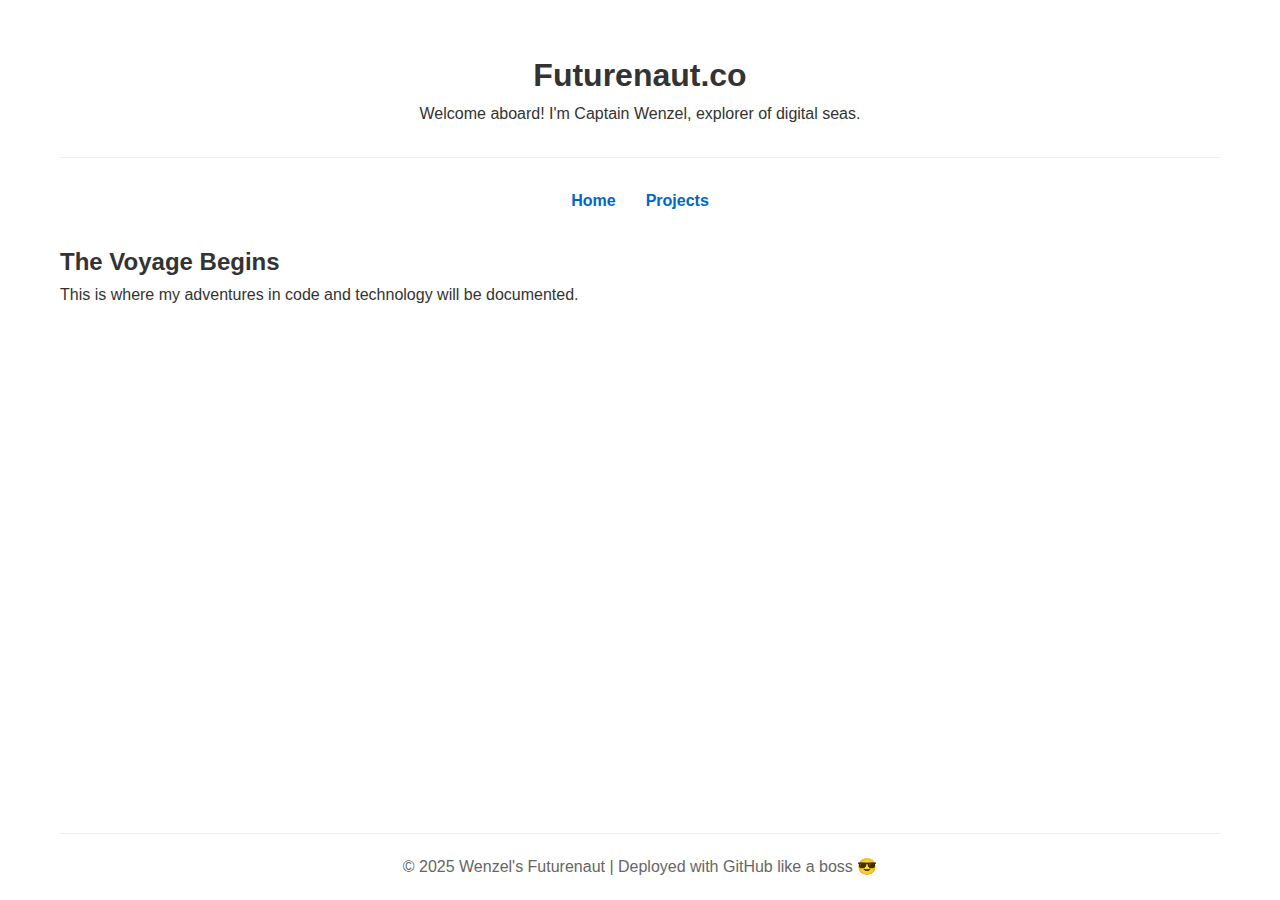
==== index.html @ d6e8ee43 "Initial website setup. Homepage and projects section" ====
<!DOCTYPE html>
<html lang="en">
<head>
    <meta charset="UTF-8">
    <meta name="viewport" content="width=device-width, initial-scale=1.0">
    <title>Futurenaut | Wenzel's Digital Playground</title>
    <link rel="stylesheet" href="styles.css">
</head>
<body>
    <header>
        <h1>Futurenaut.co</h1>
        <p>Welcome aboard! I'm Captain Wenzel, explorer of digital seas.</p>
    </header>
    
    <nav>
        <ul>
            <li><a href="/">Home</a></li>
            <li><a href="/projects">Projects</a></li>
        </ul>
    </nav>
    
    <main>
        <section>
            <h2>The Voyage Begins</h2>
            <p>This is where my adventures in code and technology will be documented.</p>
        </section>
    </main>
    
    <footer>
        <p>© 2025 Wenzel's Futurenaut | Deployed with GitHub like a boss 😎</p>
    </footer>
</body>
</html>
---- styles.css ----
/* Basic reset */
* {
    margin: 0;
    padding: 0;
    box-sizing: border-box;
}

body {
    font-family: 'Segoe UI', Tahoma, Geneva, Verdana, sans-serif;
    line-height: 1.6;
    color: #333;
    max-width: 1200px;
    margin: 0 auto;
    padding: 20px;
}

header {
    text-align: center;
    margin-bottom: 30px;
    padding: 30px 0;
    border-bottom: 1px solid #eee;
}

nav ul {
    display: flex;
    justify-content: center;
    list-style: none;
    margin-bottom: 30px;
}

nav ul li {
    margin: 0 15px;
}

nav ul li a {
    text-decoration: none;
    color: #0066cc;
    font-weight: bold;
    transition: color 0.3s;
}

nav ul li a:hover {
    color: #004080;
}

main {
    min-height: 60vh;
}

.projects-grid {
    display: grid;
    grid-template-columns: repeat(auto-fill, minmax(300px, 1fr));
    gap: 20px;
}

.project-card {
    border: 1px solid #eee;
    border-radius: 8px;
    padding: 20px;
    transition: transform 0.3s, box-shadow 0.3s;
}

.project-card:hover {
    transform: translateY(-5px);
    box-shadow: 0 10px 20px rgba(0,0,0,0.1);
}

footer {
    text-align: center;
    margin-top: 50px;
    padding-top: 20px;
    border-top: 1px solid #eee;
    color: #666;
}
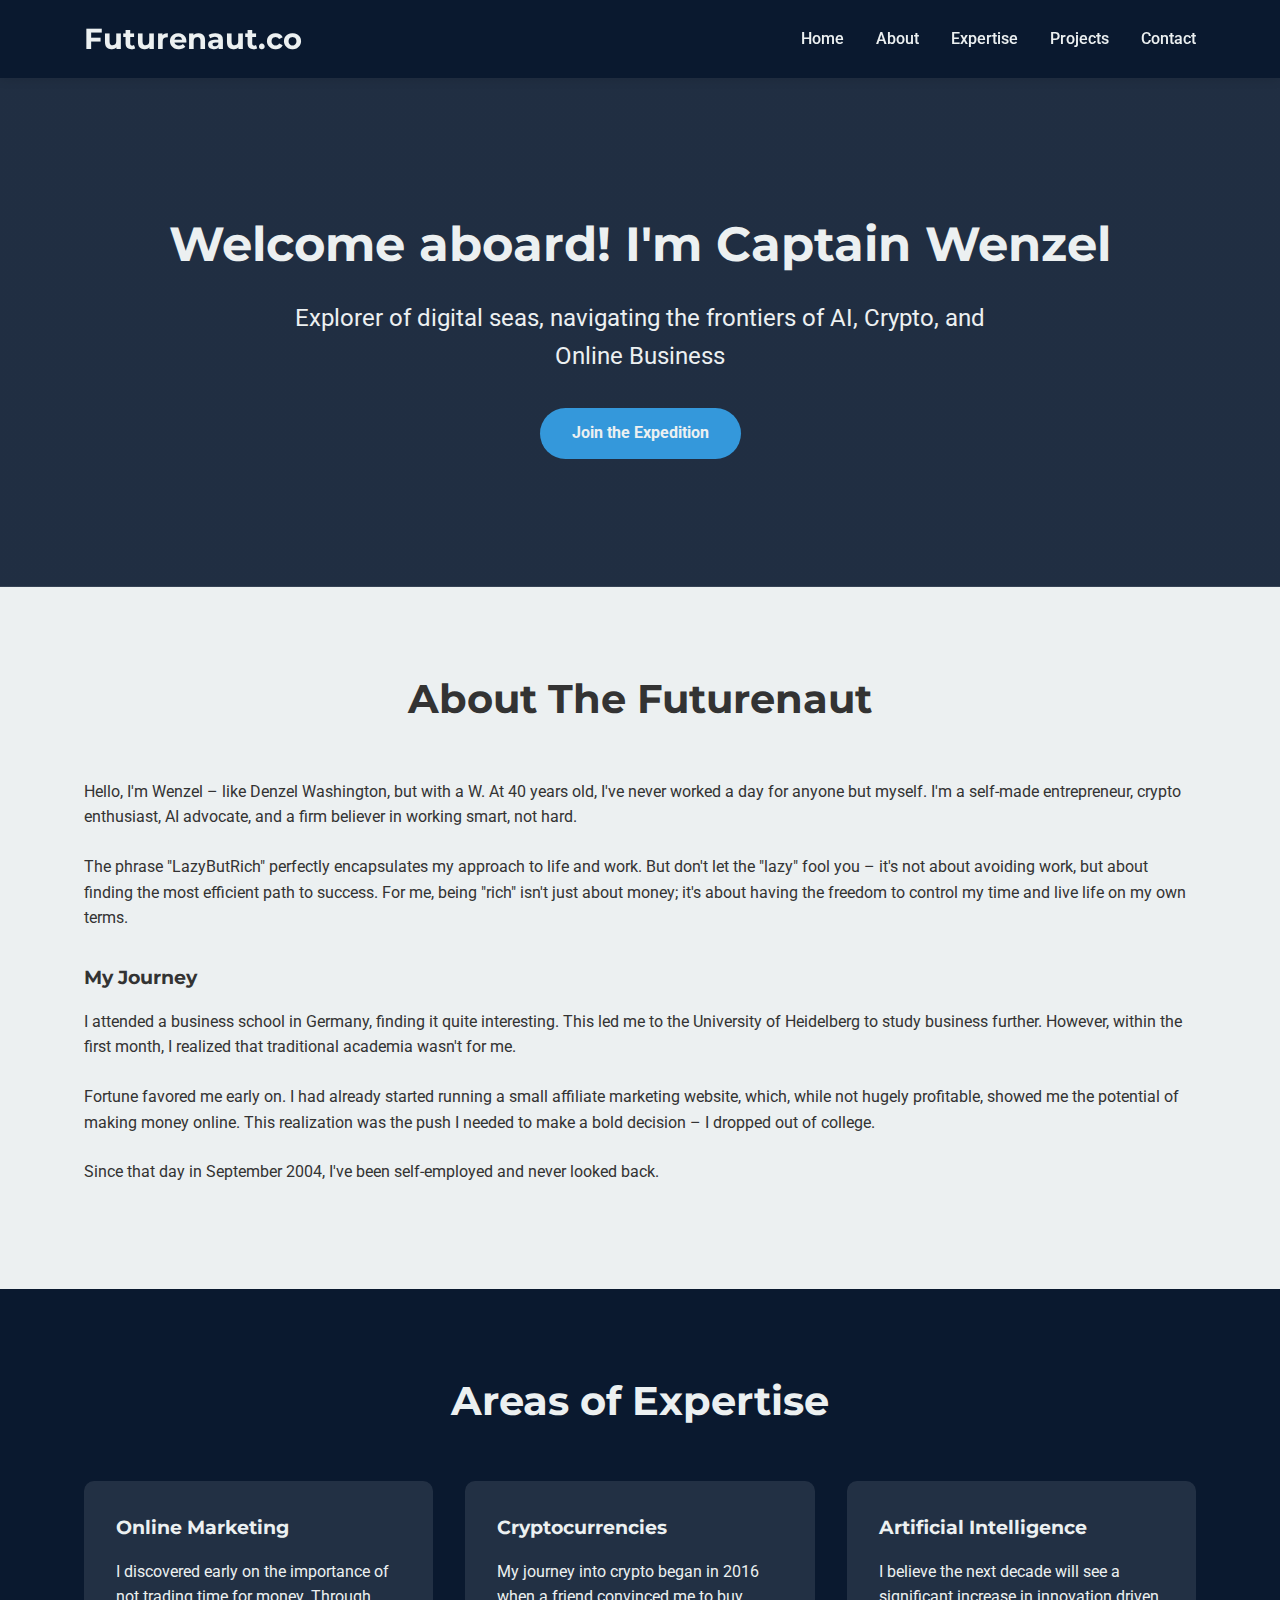
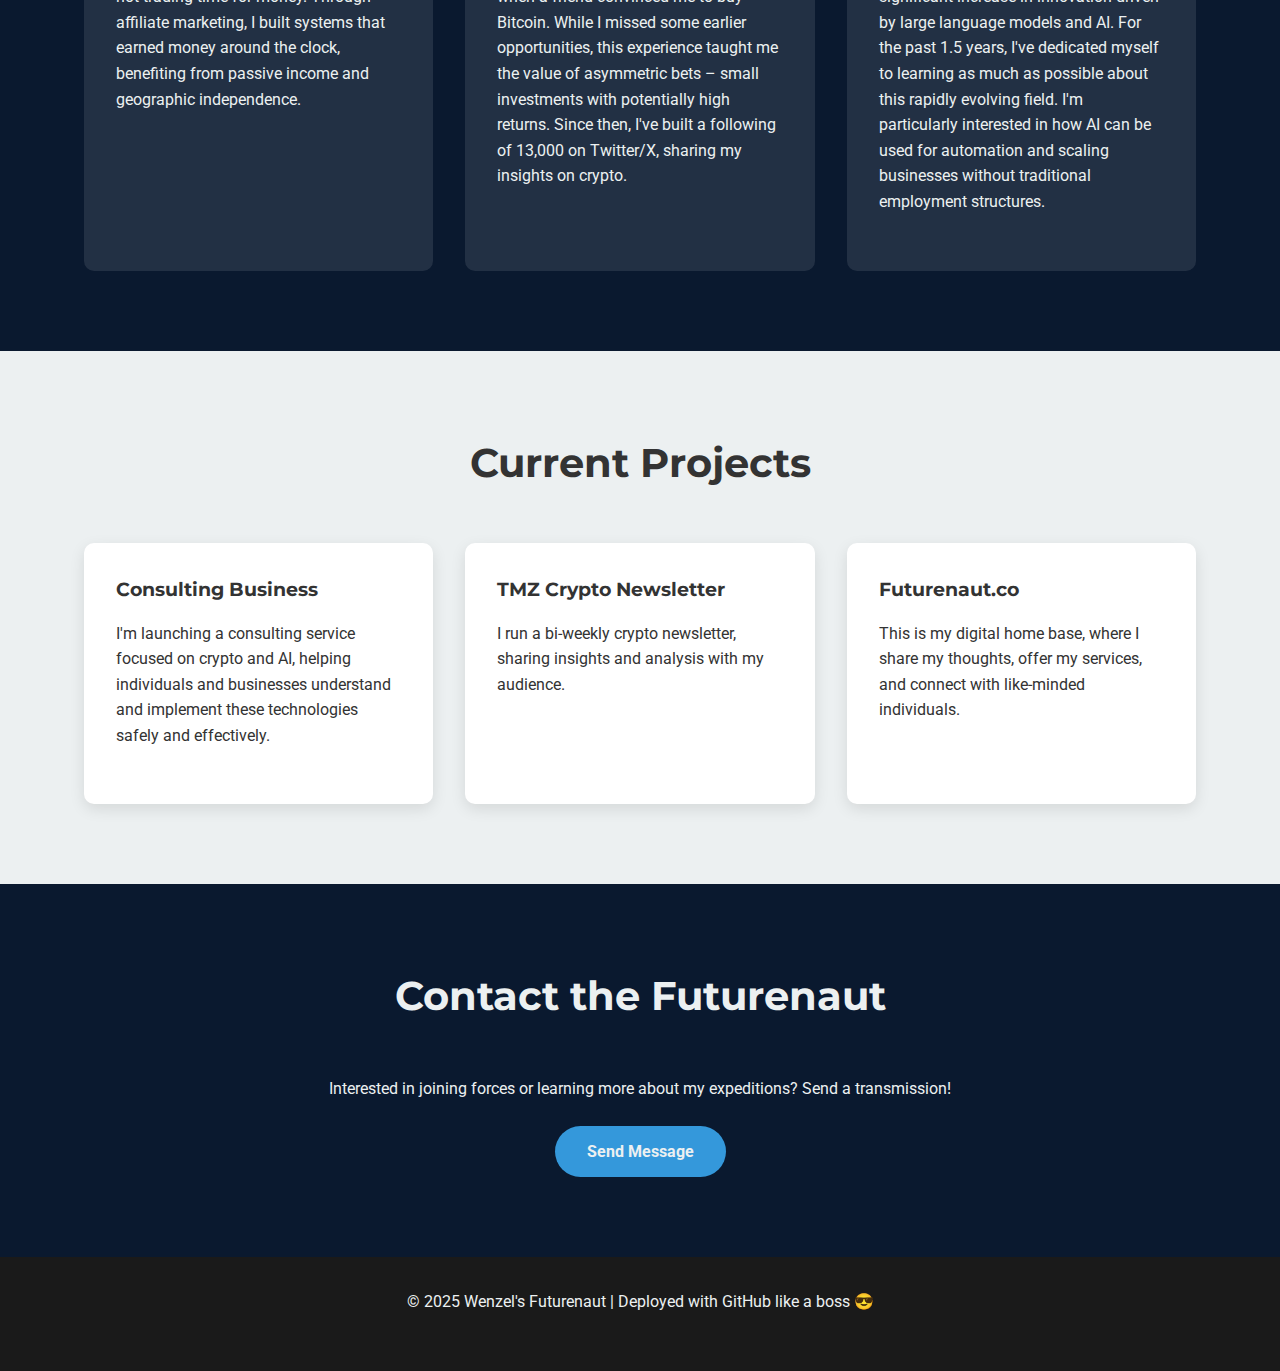
==== commit 689c6634: "Enhance website" ====
--- a/index.html
+++ b/index.html
@@ -3,31 +3,112 @@
 <head>
     <meta charset="UTF-8">
     <meta name="viewport" content="width=device-width, initial-scale=1.0">
-    <title>Futurenaut | Wenzel's Digital Playground</title>
+    <title>Futurenaut.co - Exploring Digital Frontiers</title>
     <link rel="stylesheet" href="styles.css">
+    <!-- Optional: Add Google Fonts -->
+    <link href="https://fonts.googleapis.com/css2?family=Montserrat:wght@400;700&family=Roboto:wght@300;400;700&display=swap" rel="stylesheet">
 </head>
 <body>
     <header>
-        <h1>Futurenaut.co</h1>
-        <p>Welcome aboard! I'm Captain Wenzel, explorer of digital seas.</p>
+        <div class="container">
+            <h1>Futurenaut.co</h1>
+            <nav>
+                <ul>
+                    <li><a href="#home">Home</a></li>
+                    <li><a href="#about">About</a></li>
+                    <li><a href="#expertise">Expertise</a></li>
+                    <li><a href="#projects">Projects</a></li>
+                    <li><a href="#contact">Contact</a></li>
+                </ul>
+            </nav>
+        </div>
     </header>
-    
-    <nav>
-        <ul>
-            <li><a href="/">Home</a></li>
-            <li><a href="/projects">Projects</a></li>
-        </ul>
-    </nav>
-    
-    <main>
-        <section>
-            <h2>The Voyage Begins</h2>
-            <p>This is where my adventures in code and technology will be documented.</p>
-        </section>
-    </main>
-    
+
+    <section id="home" class="hero">
+        <div class="container">
+            <h2>Welcome aboard! I'm Captain Wenzel</h2>
+            <p class="subtitle">Explorer of digital seas, navigating the frontiers of AI, Crypto, and Online Business</p>
+            <a href="#contact" class="cta-button">Join the Expedition</a>
+        </div>
+    </section>
+
+    <section id="about" class="about">
+        <div class="container">
+            <h2>About The Futurenaut</h2>
+            <div class="about-content">
+                <div class="about-text">
+                    <p>Hello, I'm Wenzel – like Denzel Washington, but with a W. At 40 years old, I've never worked a day for anyone but myself. I'm a self-made entrepreneur, crypto enthusiast, AI advocate, and a firm believer in working smart, not hard.</p>
+                    
+                    <p>The phrase "LazyButRich" perfectly encapsulates my approach to life and work. But don't let the "lazy" fool you – it's not about avoiding work, but about finding the most efficient path to success. For me, being "rich" isn't just about money; it's about having the freedom to control my time and live life on my own terms.</p>
+                    
+                    <h3>My Journey</h3>
+                    <p>I attended a business school in Germany, finding it quite interesting. This led me to the University of Heidelberg to study business further. However, within the first month, I realized that traditional academia wasn't for me.</p>
+                    
+                    <p>Fortune favored me early on. I had already started running a small affiliate marketing website, which, while not hugely profitable, showed me the potential of making money online. This realization was the push I needed to make a bold decision – I dropped out of college.</p>
+                    
+                    <p>Since that day in September 2004, I've been self-employed and never looked back.</p>
+                </div>
+            </div>
+        </div>
+    </section>
+
+    <section id="expertise" class="expertise">
+        <div class="container">
+            <h2>Areas of Expertise</h2>
+            <div class="pillars">
+                <div class="pillar">
+                    <h3>Online Marketing</h3>
+                    <p>I discovered early on the importance of not trading time for money. Through affiliate marketing, I built systems that earned money around the clock, benefiting from passive income and geographic independence.</p>
+                </div>
+                
+                <div class="pillar">
+                    <h3>Cryptocurrencies</h3>
+                    <p>My journey into crypto began in 2016 when a friend convinced me to buy Bitcoin. While I missed some earlier opportunities, this experience taught me the value of asymmetric bets – small investments with potentially high returns. Since then, I've built a following of 13,000 on Twitter/X, sharing my insights on crypto.</p>
+                </div>
+                
+                <div class="pillar">
+                    <h3>Artificial Intelligence</h3>
+                    <p>I believe the next decade will see a significant increase in innovation driven by large language models and AI. For the past 1.5 years, I've dedicated myself to learning as much as possible about this rapidly evolving field. I'm particularly interested in how AI can be used for automation and scaling businesses without traditional employment structures.</p>
+                </div>
+            </div>
+        </div>
+    </section>
+
+    <section id="projects" class="projects">
+        <div class="container">
+            <h2>Current Projects</h2>
+            <div class="project-grid">
+                <div class="project-card">
+                    <h3>Consulting Business</h3>
+                    <p>I'm launching a consulting service focused on crypto and AI, helping individuals and businesses understand and implement these technologies safely and effectively.</p>
+                </div>
+                
+                <div class="project-card">
+                    <h3>TMZ Crypto Newsletter</h3>
+                    <p>I run a bi-weekly crypto newsletter, sharing insights and analysis with my audience.</p>
+                </div>
+                
+                <div class="project-card">
+                    <h3>Futurenaut.co</h3>
+                    <p>This is my digital home base, where I share my thoughts, offer my services, and connect with like-minded individuals.</p>
+                </div>
+            </div>
+        </div>
+    </section>
+
+    <section id="contact" class="contact">
+        <div class="container">
+            <h2>Contact the Futurenaut</h2>
+            <p>Interested in joining forces or learning more about my expeditions? Send a transmission!</p>
+            <!-- For now, a simple mailto link. We can add a form later -->
+            <a href="mailto:contact@futurenaut.co" class="cta-button">Send Message</a>
+        </div>
+    </section>
+
     <footer>
-        <p>© 2025 Wenzel's Futurenaut | Deployed with GitHub like a boss 😎</p>
+        <div class="container">
+            <p>© 2025 Wenzel's Futurenaut | Deployed with GitHub like a boss 😎</p>
+        </div>
     </footer>
 </body>
 </html>--- a/styles.css
+++ b/styles.css
@@ -1,74 +1,254 @@
-/* Basic reset */
+/* Base styles and variables */
+:root {
+    --primary-color: #3498db;      /* Blue */
+    --secondary-color: #2c3e50;    /* Dark blue/gray */
+    --accent-color: #e74c3c;       /* Red accent */
+    --text-color: #333;            /* Near black */
+    --light-color: #ecf0f1;        /* Light gray/white */
+    --dark-color: #1a1a1a;         /* Very dark gray */
+    --space-bg: #0a192f;           /* Deep space blue */
+    --font-main: 'Roboto', sans-serif;
+    --font-heading: 'Montserrat', sans-serif;
+}
+
 * {
     margin: 0;
     padding: 0;
     box-sizing: border-box;
 }
 
+html {
+    scroll-behavior: smooth;
+}
+
 body {
-    font-family: 'Segoe UI', Tahoma, Geneva, Verdana, sans-serif;
+    font-family: var(--font-main);
+    color: var(--text-color);
     line-height: 1.6;
-    color: #333;
+    background-color: var(--light-color);
+}
+
+.container {
+    width: 90%;
     max-width: 1200px;
     margin: 0 auto;
-    padding: 20px;
-}
-
+    padding: 0 20px;
+}
+
+/* Typography */
+h1, h2, h3, h4, h5, h6 {
+    font-family: var(--font-heading);
+    margin-bottom: 1rem;
+}
+
+p {
+    margin-bottom: 1.5rem;
+}
+
+/* Header and Navigation */
 header {
-    text-align: center;
-    margin-bottom: 30px;
-    padding: 30px 0;
-    border-bottom: 1px solid #eee;
+    background-color: var(--space-bg);
+    color: var(--light-color);
+    padding: 1rem 0;
+    position: sticky;
+    top: 0;
+    z-index: 100;
+    box-shadow: 0 2px 10px rgba(0, 0, 0, 0.1);
+}
+
+header .container {
+    display: flex;
+    justify-content: space-between;
+    align-items: center;
+}
+
+header h1 {
+    font-size: 1.8rem;
+    margin: 0;
 }
 
 nav ul {
     display: flex;
-    justify-content: center;
     list-style: none;
-    margin-bottom: 30px;
-}
-
-nav ul li {
-    margin: 0 15px;
-}
-
-nav ul li a {
+}
+
+nav li {
+    margin-left: 2rem;
+}
+
+nav a {
+    color: var(--light-color);
     text-decoration: none;
-    color: #0066cc;
+    font-weight: 500;
+    transition: color 0.3s;
+}
+
+nav a:hover {
+    color: var(--primary-color);
+}
+
+/* Hero Section */
+.hero {
+    background: linear-gradient(rgba(10, 25, 47, 0.9), rgba(10, 25, 47, 0.9)), url('https://source.unsplash.com/random/1600x900/?space');
+    color: var(--light-color);
+    padding: 8rem 0;
+    text-align: center;
+    background-size: cover;
+    background-position: center;
+}
+
+.hero h2 {
+    font-size: 3rem;
+    margin-bottom: 1rem;
+}
+
+.hero .subtitle {
+    font-size: 1.5rem;
+    margin-bottom: 2rem;
+    max-width: 700px;
+    margin-left: auto;
+    margin-right: auto;
+}
+
+.cta-button {
+    display: inline-block;
+    background-color: var(--primary-color);
+    color: var(--light-color);
+    padding: 0.8rem 2rem;
+    text-decoration: none;
+    border-radius: 30px;
     font-weight: bold;
-    transition: color 0.3s;
-}
-
-nav ul li a:hover {
-    color: #004080;
-}
-
-main {
-    min-height: 60vh;
-}
-
-.projects-grid {
+    transition: all 0.3s;
+}
+
+.cta-button:hover {
+    background-color: var(--accent-color);
+    transform: translateY(-3px);
+    box-shadow: 0 10px 20px rgba(0, 0, 0, 0.1);
+}
+
+/* Section Styling */
+section {
+    padding: 5rem 0;
+}
+
+section h2 {
+    text-align: center;
+    font-size: 2.5rem;
+    margin-bottom: 3rem;
+}
+
+/* About Section */
+.about {
+    background-color: var(--light-color);
+}
+
+.about-content {
+    display: flex;
+    flex-direction: column;
+    gap: 2rem;
+}
+
+.about-text h3 {
+    margin-top: 2rem;
+}
+
+/* Expertise Section */
+.expertise {
+    background-color: var(--space-bg);
+    color: var(--light-color);
+}
+
+.pillars {
     display: grid;
-    grid-template-columns: repeat(auto-fill, minmax(300px, 1fr));
-    gap: 20px;
+    grid-template-columns: repeat(auto-fit, minmax(300px, 1fr));
+    gap: 2rem;
+}
+
+.pillar {
+    background-color: rgba(255, 255, 255, 0.1);
+    padding: 2rem;
+    border-radius: 10px;
+    transition: transform 0.3s;
+}
+
+.pillar:hover {
+    transform: translateY(-10px);
+}
+
+/* Projects Section */
+.projects {
+    background-color: var(--light-color);
+}
+
+.project-grid {
+    display: grid;
+    grid-template-columns: repeat(auto-fit, minmax(300px, 1fr));
+    gap: 2rem;
 }
 
 .project-card {
-    border: 1px solid #eee;
-    border-radius: 8px;
-    padding: 20px;
-    transition: transform 0.3s, box-shadow 0.3s;
+    background-color: white;
+    padding: 2rem;
+    border-radius: 10px;
+    box-shadow: 0 5px 15px rgba(0, 0, 0, 0.1);
+    transition: transform 0.3s;
 }
 
 .project-card:hover {
-    transform: translateY(-5px);
-    box-shadow: 0 10px 20px rgba(0,0,0,0.1);
-}
-
+    transform: translateY(-10px);
+}
+
+/* Contact Section */
+.contact {
+    background-color: var(--space-bg);
+    color: var(--light-color);
+    text-align: center;
+}
+
+/* Footer */
 footer {
-    text-align: center;
-    margin-top: 50px;
-    padding-top: 20px;
-    border-top: 1px solid #eee;
-    color: #666;
+    background-color: var(--dark-color);
+    color: var(--light-color);
+    padding: 2rem 0;
+    text-align: center;
+}
+
+/* Responsive Design */
+@media (max-width: 768px) {
+    header .container {
+        flex-direction: column;
+        text-align: center;
+    }
+    
+    nav ul {
+        margin-top: 1rem;
+    }
+    
+    nav li {
+        margin: 0 1rem;
+    }
+    
+    .hero h2 {
+        font-size: 2.5rem;
+    }
+}
+
+@media (max-width: 480px) {
+    nav ul {
+        flex-wrap: wrap;
+        justify-content: center;
+    }
+    
+    nav li {
+        margin: 0.5rem;
+    }
+    
+    .hero h2 {
+        font-size: 2rem;
+    }
+    
+    .hero .subtitle {
+        font-size: 1.2rem;
+    }
 }